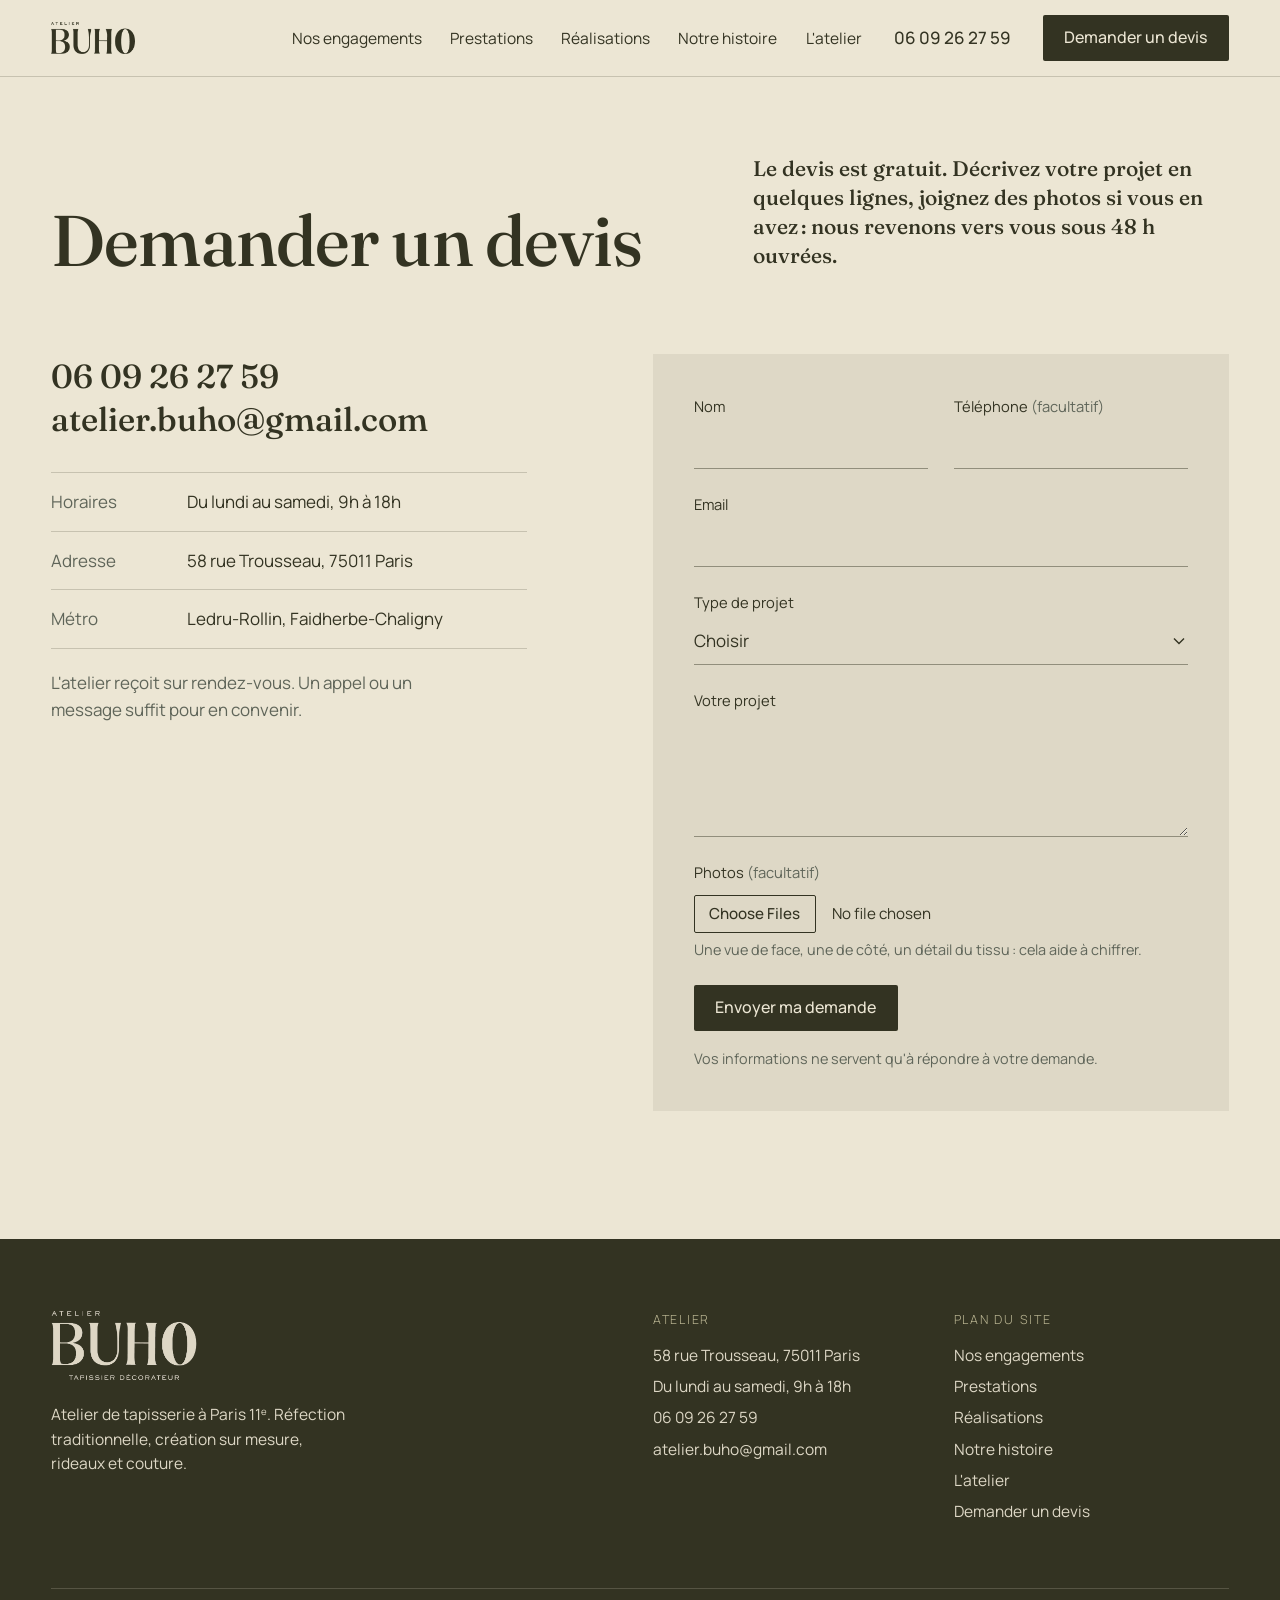
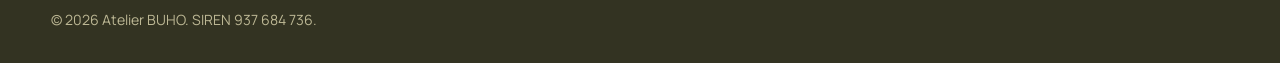
==== v4/contact.html @ 05dddcb2 "V3 (une page) et V4 (accueil allégé + pages) - index-v3.html : refonte éditoriale sur une seule page" ====
<!DOCTYPE html>
<html lang="fr">
<head>
  <meta charset="UTF-8" />
  <meta name="viewport" content="width=device-width, initial-scale=1.0" />
  <title>Demander un devis · Atelier BUHO, tapissier décorateur à Paris 11ᵉ</title>
  <meta name="description" content="Devis gratuit pour la réfection d'un siège, une création sur mesure, des rideaux ou des stores. Atelier BUHO, 58 rue Trousseau, Paris 11ᵉ. Réponse sous 48 h ouvrées." />
  <meta name="author" content="Atelier BUHO" />
  <meta name="robots" content="index, follow" />

  <meta property="og:type" content="website" />
  <meta property="og:locale" content="fr_FR" />
  <meta property="og:site_name" content="Atelier BUHO" />
  <meta property="og:title" content="Demander un devis · Atelier BUHO, tapissier décorateur à Paris 11ᵉ" />
  <meta property="og:description" content="Devis gratuit pour la réfection d'un siège, une création sur mesure, des rideaux ou des stores. Atelier BUHO, 58 rue Trousseau, Paris 11ᵉ. Réponse sous 48 h ouvrées." />
  <meta property="og:image" content="../images/photos/atelier-couverture-fauteuil-1280.jpg" />
  <meta name="twitter:card" content="summary_large_image" />

  <!-- Substituts web (utilisés seulement si les polices de la charte ne sont pas disponibles) -->
  <link rel="preconnect" href="https://fonts.googleapis.com" />
  <link rel="preconnect" href="https://fonts.gstatic.com" crossorigin />
  <link href="https://fonts.googleapis.com/css2?family=Fraunces:opsz,wght@9..144,500&display=swap" rel="stylesheet" />
  <link href="https://fonts.googleapis.com/css2?family=Manrope:wght@400;500&display=swap" rel="stylesheet" />
  <link rel="stylesheet" href="styles.css" />
</head>
<body>

  <header class="site-header" id="site-header">
    <div class="wrap">
      <a href="index.html" class="brand"><img src="../images/logos/buho-logo-nav-sombre.png" width="600" height="227" alt="Atelier BUHO, retour à l'accueil" /></a>
      <nav class="nav" id="nav" aria-label="Navigation principale">
        <ul>
          <li><a href="engagements.html">Nos engagements</a></li>
          <li><a href="prestations.html">Prestations</a></li>
          <li><a href="realisations.html">Réalisations</a></li>
          <li><a href="histoire.html">Notre histoire</a></li>
          <li><a href="index.html#atelier">L'atelier</a></li>
          <li class="nav-rdv"><a href="contact.html" aria-current="page">Demander un devis</a></li>
        </ul>
      </nav>
      <a href="tel:+33609262759" class="header-tel">06 09 26 27 59</a>
      <a href="contact.html" class="btn header-cta">Demander un devis</a>
      <button type="button" class="menu-toggle" id="menu-toggle" aria-expanded="false" aria-controls="nav">Menu</button>
    </div>
  </header>

  <main>

    <section class="page-head">
      <div class="wrap cols">
        <h1 class="display">Demander un devis</h1>
        <p class="lead">Le devis est gratuit. Décrivez votre projet en quelques lignes, joignez des photos si vous en avez : nous revenons vers vous sous 48 h ouvrées.</p>
      </div>
    </section>

    <section class="quote">
      <div class="wrap cols">
        <div class="quote-direct">
          <p class="big">
            <a href="tel:+33609262759" class="nowrap">06 09 26 27 59</a>
            <a href="mailto:atelier.buho@gmail.com">atelier.buho@gmail.com</a>
          </p>
          <dl class="info">
            <div>
              <dt>Horaires</dt>
              <dd>Du lundi au samedi, 9h à 18h</dd>
            </div>
            <div>
              <dt>Adresse</dt>
              <dd>58 rue Trousseau, 75011 Paris</dd>
            </div>
            <div>
              <dt>Métro</dt>
              <dd>Ledru-Rollin, Faidherbe-Chaligny</dd>
            </div>
          </dl>
          <p class="note">L'atelier reçoit sur rendez-vous. Un appel ou un message suffit pour en convenir.</p>
        </div>
        <form class="quote-form" id="quote-form" action="mailto:atelier.buho@gmail.com" method="post" enctype="multipart/form-data" data-endpoint="">
          <div class="fields-2">
            <div class="field">
              <label for="nom">Nom</label>
              <input type="text" id="nom" name="nom" autocomplete="name" required />
            </div>
            <div class="field">
              <label for="telephone">Téléphone <span>(facultatif)</span></label>
              <input type="tel" id="telephone" name="telephone" autocomplete="tel" />
            </div>
          </div>
          <div class="field">
            <label for="email">Email</label>
            <input type="email" id="email" name="email" autocomplete="email" required />
          </div>
          <div class="field">
            <label for="projet">Type de projet</label>
            <select id="projet" name="projet" required>
              <option value="">Choisir</option>
              <option>Réfection d'un siège ancien</option>
              <option>Création sur mesure</option>
              <option>Rideaux, voilages, stores</option>
              <option>Projet professionnel</option>
              <option>Autre</option>
            </select>
          </div>
          <div class="field">
            <label for="message">Votre projet</label>
            <textarea id="message" name="message" required></textarea>
          </div>
          <div class="field">
            <label for="photos">Photos <span>(facultatif)</span></label>
            <input type="file" id="photos" name="photos" accept="image/*" multiple aria-describedby="photos-aide" />
            <p class="hint" id="photos-aide">Une vue de face, une de côté, un détail du tissu : cela aide à chiffrer.</p>
          </div>
          <button type="submit" class="btn">Envoyer ma demande</button>
          <p class="form-note">Vos informations ne servent qu'à répondre à votre demande.</p>
          <p class="form-status" id="form-status" role="status" hidden></p>
        </form>
      </div>
    </section>

  </main>

  <footer class="site-footer">
    <div class="wrap">
      <div class="cols">
        <div class="footer-brand">
          <img src="../images/logos/buho-logo-full.png" width="1501" height="838" alt="Atelier BUHO, tapissier décorateur" />
          <p>Atelier de tapisserie à Paris 11<sup>e</sup>. Réfection traditionnelle, création sur mesure, rideaux et couture.</p>
        </div>
        <div class="footer-col">
          <p class="label">Atelier</p>
          <ul>
            <li>58 rue Trousseau, 75011 Paris</li>
            <li>Du lundi au samedi, 9h à 18h</li>
            <li><a href="tel:+33609262759" class="nowrap">06 09 26 27 59</a></li>
            <li><a href="mailto:atelier.buho@gmail.com">atelier.buho@gmail.com</a></li>
          </ul>
        </div>
        <div class="footer-col">
          <p class="label">Plan du site</p>
          <ul>
            <li><a href="engagements.html">Nos engagements</a></li>
            <li><a href="prestations.html">Prestations</a></li>
            <li><a href="realisations.html">Réalisations</a></li>
            <li><a href="histoire.html">Notre histoire</a></li>
            <li><a href="index.html#atelier">L'atelier</a></li>
            <li><a href="contact.html">Demander un devis</a></li>
          </ul>
        </div>
      </div>
      <p class="footer-legal">© 2026 Atelier BUHO. SIREN 937 684 736.</p>
    </div>
  </footer>



  <script src="site.js"></script>

</body>
</html>
---- v4/styles.css ----
/* ============================================
   Atelier BUHO · V4 (accueil allégé + pages)
   Feuille de style commune à toutes les pages du dossier v4/.
   ============================================ */

/* Polices de la charte : fichiers locaux dans fonts/ (non publiés : licence).
   Sans eux, les pages retombent sur Fraunces et Manrope. */
@font-face {
  font-family: "Nave";
  src: url("../fonts/Nave-Medium.otf") format("opentype");
  font-weight: 500;
  font-display: swap;
}
@font-face {
  font-family: "Bilo";
  src: url("../fonts/Bilo-Regular.otf") format("opentype");
  font-weight: 400;
  font-display: swap;
}
@font-face {
  font-family: "Bilo";
  src: url("../fonts/Bilo-Medium.otf") format("opentype");
  font-weight: 500;
  font-display: swap;
}
@font-face {
  font-family: "Sackers Gothic";
  src: url("../fonts/SackersGothicStd-Light.otf") format("opentype");
  font-weight: 300;
  font-display: swap;
}

:root {
  /* Palette de la charte */
  --sage: #5f6559;
  --sage-deep: #4a4f44;
  --olive-black: #333322;
  --cream: #ded8c6;
  --cream-light: #ece6d4;
  --olive: #bcb794;
  --sage-light: #85918a;
  --tan: #b58f60;

  --ink: var(--olive-black);
  --muted: var(--sage);
  --rule: rgba(51, 51, 34, 0.2);

  --serif: "Nave", "Fraunces", Georgia, serif;
  --sans: "Bilo", "Manrope", system-ui, -apple-system, "Segoe UI", sans-serif;
  --caps: "Sackers Gothic", "Bilo", "Manrope", system-ui, sans-serif;

  --gutter: clamp(1.25rem, 4vw, 3.5rem);
  --gap: clamp(1rem, 2vw, 1.75rem);
  --space: clamp(4.5rem, 10vw, 8.5rem);
}

/* ---------- Base ---------- */
*, *::before, *::after { box-sizing: border-box; }
html { -webkit-text-size-adjust: 100%; scroll-behavior: smooth; }
@media (prefers-reduced-motion: reduce) { html { scroll-behavior: auto; } }
body {
  margin: 0;
  background: var(--cream-light);
  color: var(--ink);
  font: 400 1.0625rem/1.6 var(--sans);
  font-synthesis: none;
  font-optical-sizing: auto;
  -webkit-font-smoothing: antialiased;
  -moz-osx-font-smoothing: grayscale;
}
h1, h2, h3, p, ul, ol, dl, dd, figure { margin: 0; }
ul, ol { padding: 0; list-style: none; }
img { display: block; max-width: 100%; height: auto; background: var(--cream); }
a {
  color: inherit;
  text-decoration-color: var(--tan);
  text-decoration-thickness: 1px;
  text-underline-offset: 0.22em;
}
a:hover { text-decoration-thickness: 2px; }
:focus-visible { outline: 2px solid var(--tan); outline-offset: 3px; }
::selection { background: var(--olive); color: var(--olive-black); }
sup { font-size: 0.62em; line-height: 0; vertical-align: 0.55em; }
.nowrap { white-space: nowrap; }

.wrap {
  width: min(100% - 2 * var(--gutter), 82.5rem);
  margin-inline: auto;
}
.cols {
  display: grid;
  grid-template-columns: repeat(12, minmax(0, 1fr));
  column-gap: var(--gap);
}

h2 {
  font: 500 clamp(1.9rem, 3.2vw, 2.75rem)/1.08 var(--serif);
  letter-spacing: -0.008em;
}

/* Petites capitales de la charte : réservées aux libellés */
.label {
  font: 300 0.78rem/1.4 var(--caps);
  letter-spacing: 0.14em;
  text-transform: uppercase;
}
/* Les chiffres de Sackers Gothic se lisent mal (le 1 ressemble à un I) */
.label .num { font-family: var(--sans); font-weight: 400; letter-spacing: 0.06em; }

.btn {
  display: inline-block;
  padding: 0.85rem 1.35rem;
  background: var(--olive-black);
  color: var(--cream-light);
  font: 500 1rem/1.2 var(--sans);
  text-decoration: none;
  border: 0;
  border-radius: 2px;
  cursor: pointer;
  transition: background-color 0.2s ease;
}
.btn:hover { background: var(--sage); }
.btn-line { background: transparent; color: var(--ink); box-shadow: inset 0 0 0 1px var(--ink); }
.btn-line:hover { background: var(--cream); }

/* Lien de renvoi vers une page */
.more {
  display: inline-block;
  margin-top: 1.5rem;
  font-weight: 500;
  text-underline-offset: 0.32em;
}

.actions {
  display: flex;
  flex-wrap: wrap;
  align-items: center;
  gap: 0.9rem 1.5rem;
}
.actions .tel { font-weight: 500; }

figcaption {
  margin-top: 0.7rem;
  font-size: 0.92rem;
  line-height: 1.4;
  color: var(--muted);
}
figcaption strong { font-weight: 500; color: var(--ink); }

/* Rangées de photos : largeurs proportionnelles au format de chaque image,
   donc hauteurs égales sans recadrage. */
.row {
  display: flex;
  align-items: flex-start;
  gap: var(--gap);
}
.row + .row { margin-top: clamp(2rem, 4vw, 3.25rem); }
.row figure { flex: var(--ar) 1 0; min-width: 0; }
.row img { width: 100%; }

/* ---------- En-tête ---------- */
.site-header {
  position: sticky;
  top: 0;
  z-index: 10;
  background: var(--cream-light);
  border-bottom: 1px solid var(--rule);
}
.site-header .wrap {
  display: flex;
  align-items: center;
  gap: 2rem;
  min-height: 4.75rem;
}
/* Logo : une vraie image (version sombre, sans marges), cliquable vers l'accueil.
   Ne pas le dessiner avec un masque CSS : les navigateurs le bloquent
   quand la page est ouverte directement depuis le disque. */
.brand { display: block; flex: none; }
.brand img { width: 5.25rem; height: auto; background: none; }
.nav { margin-left: auto; }
.nav ul { display: flex; gap: clamp(1.1rem, 2.2vw, 2rem); }
.nav a { font-size: 0.97rem; text-decoration: none; }
.nav a:hover,
.nav a[aria-current="page"] {
  text-decoration: underline;
  text-decoration-thickness: 1px;
  text-underline-offset: 0.45em;
}
.nav .nav-rdv { display: none; }
.header-tel { font-weight: 500; text-decoration: none; white-space: nowrap; }
.header-tel:hover { text-decoration: underline; text-decoration-thickness: 1px; }
.menu-toggle {
  display: none;
  margin-left: auto;
  padding: 0.6rem 0;
  background: none;
  border: 0;
  color: inherit;
  font: 500 1rem/1.2 var(--sans);
  cursor: pointer;
}

/* ---------- Accueil : ouverture ---------- */
.hero { padding-block: clamp(2.5rem, 6vw, 5rem) var(--space); }
.hero-head { align-items: end; margin-bottom: clamp(2rem, 4.5vw, 3.75rem); }
.hero-title { grid-column: 1 / span 8; }
.hero-aside { grid-column: 9 / span 4; padding-bottom: 0.5rem; }
.display {
  font: 500 clamp(2.5rem, 5.6vw, 5rem)/1.03 var(--serif);
  letter-spacing: -0.012em;
}
.hero .display { margin-top: 1.25rem; }
.hero .display span { display: block; }
.hero-aside p { max-width: 34ch; }
.hero-aside .actions { margin-top: 1.6rem; }
.hero-aside .reassure { margin-top: 0.9rem; font-size: 0.92rem; color: var(--muted); }

/* ---------- Accueil : rubriques (un visuel, quelques mots, un lien) ----------
   Chaque rubrique est un bloc fermé : la photo et un panneau crème accolé,
   de même hauteur. C'est ce qui la sépare de la rubrique voisine. */
.teaser { padding-bottom: var(--space); }
.teaser > .cols { align-items: stretch; column-gap: 0; }
.teaser-media { display: block; grid-column: 1 / span 7; grid-row: 1; }
.teaser-media img { width: 100%; height: 100%; object-fit: cover; }
.teaser-text {
  grid-column: 8 / -1;
  grid-row: 1;
  display: flex;
  flex-direction: column;
  justify-content: flex-end;
  align-items: flex-start;
  padding: clamp(1.5rem, 3.2vw, 3rem);
  background: var(--cream);
}
.teaser.flip .teaser-media { grid-column: 6 / -1; }
.teaser.flip .teaser-text { grid-column: 1 / span 5; }
.teaser.wide .teaser-media { grid-column: 1 / span 8; }
.teaser.wide .teaser-text { grid-column: 9 / -1; }
.teaser-text h2 + * { margin-top: 1.1rem; }
.teaser-text p { max-width: 34ch; }
.teaser-text .byline { margin-top: 0.5rem; color: var(--muted); font-size: 0.97rem; }
.teaser-list a {
  font: 500 clamp(1.2rem, 1.7vw, 1.45rem)/1.4 var(--serif);
  text-decoration: none;
}
.teaser-list a:hover { text-decoration: underline; text-decoration-thickness: 1px; }
.teaser-head {
  display: flex;
  flex-wrap: wrap;
  justify-content: space-between;
  align-items: baseline;
  gap: 0.75rem 2rem;
  margin-bottom: clamp(1.5rem, 3vw, 2.25rem);
}
.teaser-head .more { margin-top: 0; }

/* ---------- Accueil : l'atelier ---------- */
.place-section { padding-bottom: var(--space); scroll-margin-top: 6.5rem; }
.place { align-items: start; }
.place-info { grid-column: 1 / span 5; }
.place-info h2 { margin-bottom: 1.5rem; }
.place-info > p { max-width: 42ch; margin-bottom: 2rem; }
.info > div {
  display: grid;
  grid-template-columns: 7.5rem 1fr;
  column-gap: 1rem;
  align-items: baseline;
  padding-block: 0.95rem;
  border-top: 1px solid var(--rule);
}
.info > div:last-child { border-bottom: 1px solid var(--rule); }
.info dt { color: var(--muted); }
.place-info .more { margin-top: 1.5rem; font-weight: 400; }
/* Plan du quartier, dessiné à partir des données OpenStreetMap (rues réelles) */
.place-map { grid-column: 7 / -1; margin: 0; }
.place-map .plan { display: block; overflow: hidden; }
.place-map svg { display: block; width: 100%; height: auto; }

/* ---------- Page « Demander un devis » ---------- */
.quote { padding-bottom: var(--space); }
.quote > .cols { align-items: start; }
.quote-direct { grid-column: 1 / span 5; }
.quote-direct .big a {
  display: block;
  width: fit-content;
  font: 500 clamp(1.5rem, 2.6vw, 2.2rem)/1.3 var(--serif);
  text-decoration: none;
}
.quote-direct .big a:hover { text-decoration: underline; text-decoration-thickness: 1px; }
.quote-direct .info { margin-top: 2rem; }
.quote-direct .note { margin-top: 1.25rem; max-width: 40ch; color: var(--muted); }
.quote-form {
  grid-column: 7 / -1;
  padding: clamp(1.5rem, 3.2vw, 3rem);
  background: var(--cream);
}
.fields-2 { display: grid; grid-template-columns: 1fr 1fr; column-gap: var(--gap); }
.field { display: flex; flex-direction: column; gap: 0.3rem; margin-bottom: 1.5rem; }
.field label { font-size: 0.92rem; }
.field label span, .field .hint { color: var(--muted); }
.field .hint { font-size: 0.9rem; }
.field input, .field select, .field textarea {
  width: 100%;
  padding: 0.5rem 0 0.6rem;
  background: transparent;
  color: inherit;
  font: inherit;
  border: 0;
  border-bottom: 1px solid rgba(51, 51, 34, 0.45);
  border-radius: 0;
}
.field select {
  -webkit-appearance: none;
  appearance: none;
  padding-right: 1.75rem;
  background: transparent url("data:image/svg+xml,%3Csvg xmlns='http://www.w3.org/2000/svg' viewBox='0 0 12 8'%3E%3Cpath d='M1 1.5l5 5 5-5' fill='none' stroke='%23333322' stroke-width='1.4'/%3E%3C/svg%3E") right 0.15rem center / 0.75rem no-repeat;
}
.field textarea { min-height: 7.5rem; resize: vertical; }
.field input:focus-visible, .field select:focus-visible, .field textarea:focus-visible {
  outline: none;
  border-bottom-color: var(--ink);
  box-shadow: 0 1px 0 var(--ink);
}
/* Photos : champ facultatif */
.field input[type="file"] { padding: 0.35rem 0 0; border-bottom: 0; font-size: 0.95rem; }
.field input[type="file"]:focus-visible { outline: 2px solid var(--tan); outline-offset: 3px; box-shadow: none; }
.field input[type="file"]::file-selector-button {
  margin-right: 1rem;
  padding: 0.55rem 0.9rem;
  background: transparent;
  color: inherit;
  font: 500 0.95rem/1.2 var(--sans);
  border: 1px solid var(--ink);
  border-radius: 2px;
  cursor: pointer;
}
.form-note { margin-top: 1rem; font-size: 0.9rem; color: var(--muted); max-width: 46ch; }
.form-status { margin-top: 1.25rem; padding: 0.9rem 1rem; background: var(--cream-light); font-weight: 500; }

/* ---------- Pages intérieures ---------- */
.page-head { padding-block: clamp(2.5rem, 6vw, 5rem) clamp(2.75rem, 6vw, 4.75rem); }
.page-head > .cols { align-items: end; }
.page-head h1 { grid-column: 1 / span 7; }
.page-head .lead {
  grid-column: 8 / -1;
  padding-bottom: 0.45rem;
  font: 500 clamp(1.15rem, 1.65vw, 1.45rem)/1.38 var(--serif);
}
.page-head .lead.plain { font: inherit; max-width: 46ch; }
.page-head .lead.under { grid-column: 1 / -1; margin-top: 1rem; padding-bottom: 0; }
.page-nav { display: flex; flex-wrap: wrap; gap: 0.5rem 1.75rem; margin-top: 1.25rem; font: 400 1.0625rem/1.6 var(--sans); }

/* Engagements : un visuel et un texte par engagement, en alternance */
.chapter { padding-bottom: var(--space); }
.chapter > .cols { align-items: center; }
.chapter-media { grid-column: 1 / span 7; grid-row: 1; }
.chapter-text { grid-column: 9 / -1; grid-row: 1; }
.chapter.flip .chapter-media { grid-column: 6 / -1; }
.chapter.flip .chapter-text { grid-column: 1 / span 4; }
.chapter-text p { margin-top: 1.1rem; max-width: 36ch; }

/* Prestations : un texte court, puis les photos */
.service { padding-bottom: var(--space); scroll-margin-top: 6.5rem; }
.service-head { align-items: start; margin-bottom: clamp(1.75rem, 3.5vw, 2.75rem); }
.service-head h2 { grid-column: 1 / span 5; }
.service-body { grid-column: 7 / -1; padding-top: 0.35rem; }
.service-body p { max-width: 50ch; }
.service-body .items { margin-top: 0.9rem; color: var(--muted); }

/* Réalisations */
.group { padding-bottom: var(--space); scroll-margin-top: 6.5rem; }
.group h2 { margin-bottom: clamp(1.5rem, 3vw, 2.25rem); }

/* Notre histoire */
.story-section { padding-bottom: var(--space); }
.story { align-items: start; }
.story-side { grid-column: 1 / span 4; }
.story-text { grid-column: 6 / -1; }
.story-text .opening {
  font: 500 clamp(1.3rem, 2.15vw, 1.85rem)/1.3 var(--serif);
  max-width: 22em;
  margin-bottom: 1.5rem;
}
.story-text p { max-width: 52ch; }
.story-text p + p { margin-top: 1.1rem; }
.story-text figure { margin-top: clamp(2rem, 4vw, 3.25rem); }
.byline { color: var(--muted); }

/* Bandeau d'appel au devis, en bas de chaque page.
   C'est le seul moment sombre, avec le pied de page. */
.closing { background: var(--sage-deep); color: var(--cream-light); padding-block: clamp(3rem, 6vw, 4.75rem); }
.closing .wrap {
  display: flex;
  flex-wrap: wrap;
  justify-content: space-between;
  align-items: center;
  gap: 1.5rem 3rem;
}
.closing-title { font: 500 clamp(1.5rem, 2.6vw, 2.2rem)/1.15 var(--serif); }
.closing-sub { margin-top: 0.5rem; color: var(--cream); }
.closing .btn { background: var(--cream-light); color: var(--olive-black); }
.closing .btn:hover { background: var(--olive); }

/* Barre fixe sur mobile : appeler ou demander un devis, toujours à portée de pouce */
.call-bar { display: none; }

/* ---------- Pied de page ---------- */
.site-footer {
  background: var(--olive-black);
  color: var(--cream);
  padding-block: clamp(3rem, 6vw, 4.5rem) 2rem;
  font-size: 0.97rem;
}
.site-footer a { text-decoration: none; }
.site-footer a:hover { text-decoration: underline; text-decoration-thickness: 1px; }
.footer-brand { grid-column: 1 / span 5; }
/* Même compensation des marges transparentes que pour le logo d'en-tête */
.footer-brand img { width: 12rem; margin: -1.19rem 0 0.15rem -1.48rem; background: none; }
.footer-brand p { max-width: 34ch; }
.footer-col:nth-of-type(2) { grid-column: 7 / span 3; }
.footer-col:nth-of-type(3) { grid-column: 10 / -1; }
.footer-col .label { margin-bottom: 0.9rem; color: var(--olive); }
.footer-col li + li { margin-top: 0.4rem; }
.footer-legal {
  margin-top: clamp(2.5rem, 5vw, 4rem);
  padding-top: 1.25rem;
  border-top: 1px solid rgba(222, 216, 198, 0.2);
  font-size: 0.88rem;
  color: var(--olive);
}

/* ---------- Écrans intermédiaires : l'en-tête se resserre ---------- */
@media (max-width: 1180px) {
  .header-tel { display: none; }
}
@media (max-width: 1080px) {
  .site-header .wrap { gap: 1.25rem; }
  .nav ul { gap: 1.1rem; }
  .nav a { font-size: 0.92rem; }
  .header-cta { padding: 0.75rem 1rem; }
}

/* ---------- Tablette et mobile ---------- */
@media (max-width: 900px) {
  .site-header .wrap { gap: 1rem; min-height: 4rem; }
  .brand img { width: 4.5rem; }
  .header-cta { display: none; }
  .menu-toggle { display: block; }
  .nav {
    display: none;
    position: absolute;
    top: 100%;
    left: 0;
    right: 0;
    margin: 0;
    background: var(--cream-light);
    border-bottom: 1px solid var(--ink);
  }
  .site-header.open .nav { display: block; }
  .nav ul { display: block; }
  .nav a {
    display: block;
    padding: 0.95rem var(--gutter);
    border-top: 1px solid var(--rule);
    font-size: 1.1rem;
  }
  .nav a:hover, .nav a[aria-current="page"] { text-decoration: none; }
  .nav a[aria-current="page"] { font-weight: 500; }
  .nav .nav-rdv { display: block; }
  .nav .nav-rdv a { font-weight: 500; }
  .place-section, .service, .group { scroll-margin-top: 4.5rem; }

  .cols { display: block; }
  .hero-aside { margin-top: 1.75rem; padding-bottom: 0; }
  .hero-aside p { max-width: 46ch; }

  .teaser-text { padding: 1.5rem 1.25rem 1.75rem; }
  .chapter-text { margin-top: 1.5rem; }
  .teaser-text p, .chapter-text p { max-width: 46ch; }

  .page-head .lead { margin-top: 1.5rem; padding-bottom: 0; max-width: 34em; }
  .service-body { margin-top: 1rem; padding-top: 0; }

  .story-side figure { max-width: 26rem; }
  .story-text { margin-top: 2rem; }

  .place-map { margin-top: 2.5rem; }

  .quote-form { margin-top: 2.75rem; }

  .call-bar {
    display: flex;
    gap: 0.6rem;
    position: fixed;
    left: 0;
    right: 0;
    bottom: 0;
    z-index: 9;
    padding: 0.6rem var(--gutter) calc(0.6rem + env(safe-area-inset-bottom));
    background: var(--cream-light);
    border-top: 1px solid var(--rule);
  }
  .call-bar .btn { flex: 1; padding: 0.85rem 0.5rem; text-align: center; }
  /* Le pied de page garde de la place sous lui pour ne pas être masqué par la barre */
  .has-bar .site-footer { padding-bottom: 6.5rem; }

  .site-footer .cols { display: grid; grid-template-columns: 1fr 1fr; row-gap: 2.25rem; }
  .footer-brand { grid-column: 1 / -1; }
  .footer-col:nth-of-type(2) { grid-column: 1; }
  .footer-col:nth-of-type(3) { grid-column: 2; }
}
@media (max-width: 640px) {
  body { font-size: 1rem; }
  .display { font-size: clamp(2.15rem, 10.5vw, 2.9rem); }
  .hero .display span { display: inline; }
  .row { display: block; }
  .row figure + figure { margin-top: 1.5rem; }
  .fields-2 { display: block; }
  .info > div { grid-template-columns: 6.25rem 1fr; }
  /* Sur petit écran, le plan se resserre autour de l'atelier pour rester lisible */
  .place-map .plan { aspect-ratio: 1 / 1; }
  .place-map svg { width: 170%; max-width: none; margin-left: calc(50% - 170% * 0.572); margin-top: calc(50% - 170% * 0.38); }
  .place-map .d-only { display: none; }
}
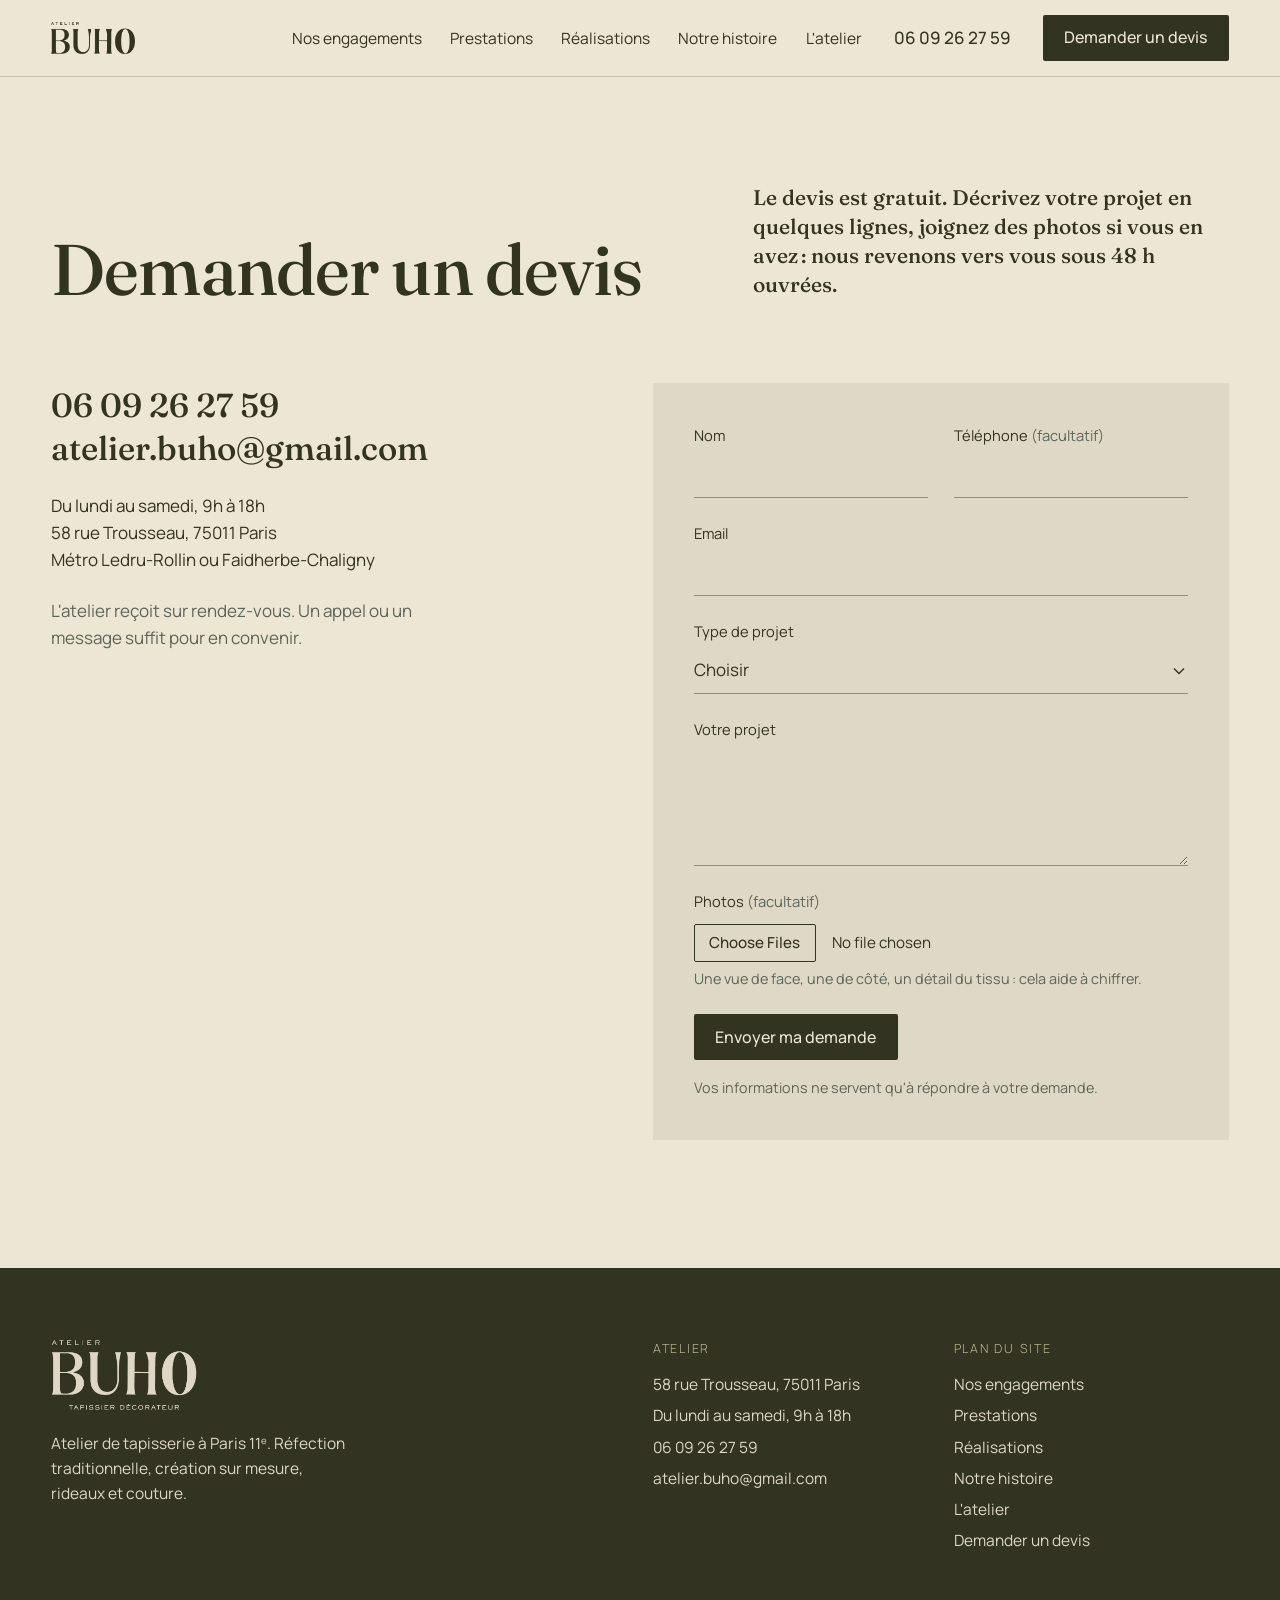
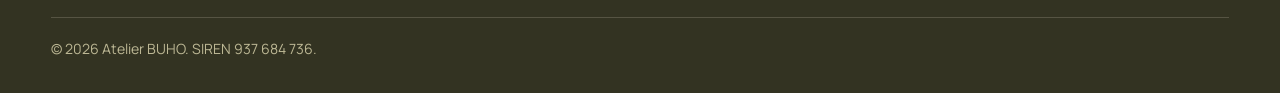
==== commit 15e23acd: "V4 : mobile allégé, en-têtes alignés, section atelier sans filets - Mobile : le premier écran montre" ====
--- a/v4/contact.html
+++ b/v4/contact.html
@@ -56,24 +56,17 @@
     <section class="quote">
       <div class="wrap cols">
         <div class="quote-direct">
-          <p class="big">
-            <a href="tel:+33609262759" class="nowrap">06 09 26 27 59</a>
-            <a href="mailto:atelier.buho@gmail.com">atelier.buho@gmail.com</a>
-          </p>
-          <dl class="info">
-            <div>
-              <dt>Horaires</dt>
-              <dd>Du lundi au samedi, 9h à 18h</dd>
-            </div>
-            <div>
-              <dt>Adresse</dt>
-              <dd>58 rue Trousseau, 75011 Paris</dd>
-            </div>
-            <div>
-              <dt>Métro</dt>
-              <dd>Ledru-Rollin, Faidherbe-Chaligny</dd>
-            </div>
-          </dl>
+          <address class="coords">
+            <p class="big">
+              <a href="tel:+33609262759" class="nowrap">06 09 26 27 59</a>
+              <a href="mailto:atelier.buho@gmail.com">atelier.buho@gmail.com</a>
+            </p>
+            <p class="lines">
+              <span>Du lundi au samedi, 9h à 18h</span>
+              <span>58 rue Trousseau, 75011 Paris</span>
+              <span>Métro Ledru-Rollin ou Faidherbe-Chaligny</span>
+            </p>
+          </address>
           <p class="note">L'atelier reçoit sur rendez-vous. Un appel ou un message suffit pour en convenir.</p>
         </div>
         <form class="quote-form" id="quote-form" action="mailto:atelier.buho@gmail.com" method="post" enctype="multipart/form-data" data-endpoint="">
--- a/v4/styles.css
+++ b/v4/styles.css
@@ -213,7 +213,6 @@
 .hero .display span { display: block; }
 .hero-aside p { max-width: 34ch; }
 .hero-aside .actions { margin-top: 1.6rem; }
-.hero-aside .reassure { margin-top: 0.9rem; font-size: 0.92rem; color: var(--muted); }
 
 /* ---------- Accueil : rubriques (un visuel, quelques mots, un lien) ----------
    Chaque rubrique est un bloc fermé : la photo et un panneau crème accolé,
@@ -244,7 +243,7 @@
   text-decoration: none;
 }
 .teaser-list a:hover { text-decoration: underline; text-decoration-thickness: 1px; }
-.teaser-head {
+.teaser-head, .group-head {
   display: flex;
   flex-wrap: wrap;
   justify-content: space-between;
@@ -252,7 +251,7 @@
   gap: 0.75rem 2rem;
   margin-bottom: clamp(1.5rem, 3vw, 2.25rem);
 }
-.teaser-head .more { margin-top: 0; }
+.teaser-head .more, .group-head .more { margin-top: 0; }
 
 /* ---------- Accueil : l'atelier ---------- */
 .place-section { padding-bottom: var(--space); scroll-margin-top: 6.5rem; }
@@ -260,17 +259,18 @@
 .place-info { grid-column: 1 / span 5; }
 .place-info h2 { margin-bottom: 1.5rem; }
 .place-info > p { max-width: 42ch; margin-bottom: 2rem; }
-.info > div {
-  display: grid;
-  grid-template-columns: 7.5rem 1fr;
-  column-gap: 1rem;
-  align-items: baseline;
-  padding-block: 0.95rem;
-  border-top: 1px solid var(--rule);
-}
-.info > div:last-child { border-bottom: 1px solid var(--rule); }
-.info dt { color: var(--muted); }
-.place-info .more { margin-top: 1.5rem; font-weight: 400; }
+/* Coordonnées : un simple bloc d'adresse, sans filets ni soulignés */
+.coords { font-style: normal; }
+.coords p + p { margin-top: 1.4rem; }
+.coords .lines span { display: block; }
+.coords .big a {
+  display: block;
+  width: fit-content;
+  font: 500 clamp(1.3rem, 2vw, 1.7rem)/1.35 var(--serif);
+  text-decoration: none;
+}
+.coords .big a:hover { text-decoration: underline; text-decoration-thickness: 1px; }
+.place-info .more { margin-top: 1.75rem; font-weight: 400; }
 /* Plan du quartier, dessiné à partir des données OpenStreetMap (rues réelles) */
 .place-map { grid-column: 7 / -1; margin: 0; }
 .place-map .plan { display: block; overflow: hidden; }
@@ -280,15 +280,8 @@
 .quote { padding-bottom: var(--space); }
 .quote > .cols { align-items: start; }
 .quote-direct { grid-column: 1 / span 5; }
-.quote-direct .big a {
-  display: block;
-  width: fit-content;
-  font: 500 clamp(1.5rem, 2.6vw, 2.2rem)/1.3 var(--serif);
-  text-decoration: none;
-}
-.quote-direct .big a:hover { text-decoration: underline; text-decoration-thickness: 1px; }
-.quote-direct .info { margin-top: 2rem; }
-.quote-direct .note { margin-top: 1.25rem; max-width: 40ch; color: var(--muted); }
+.quote-direct .coords .big a { font-size: clamp(1.5rem, 2.6vw, 2.2rem); line-height: 1.3; }
+.quote-direct .note { margin-top: 1.5rem; max-width: 40ch; color: var(--muted); }
 .quote-form {
   grid-column: 7 / -1;
   padding: clamp(1.5rem, 3.2vw, 3rem);
@@ -339,16 +332,16 @@
 
 /* ---------- Pages intérieures ---------- */
 .page-head { padding-block: clamp(2.5rem, 6vw, 5rem) clamp(2.75rem, 6vw, 4.75rem); }
-.page-head > .cols { align-items: end; }
+/* Hauteur réservée pour le chapeau le plus long : le titre tombe ainsi au même endroit
+   sur toutes les pages, quel que soit le nombre de lignes du chapeau. */
+.page-head { --lead-size: clamp(1.15rem, 1.65vw, 1.45rem); --lead-lines: 4; }
+.page-head > .cols { align-items: end; min-height: calc(var(--lead-size) * 1.38 * var(--lead-lines) + 0.45rem); }
 .page-head h1 { grid-column: 1 / span 7; }
 .page-head .lead {
   grid-column: 8 / -1;
   padding-bottom: 0.45rem;
-  font: 500 clamp(1.15rem, 1.65vw, 1.45rem)/1.38 var(--serif);
-}
-.page-head .lead.plain { font: inherit; max-width: 46ch; }
-.page-head .lead.under { grid-column: 1 / -1; margin-top: 1rem; padding-bottom: 0; }
-.page-nav { display: flex; flex-wrap: wrap; gap: 0.5rem 1.75rem; margin-top: 1.25rem; font: 400 1.0625rem/1.6 var(--sans); }
+  font: 500 var(--lead-size)/1.38 var(--serif);
+}
 
 /* Engagements : un visuel et un texte par engagement, en alternance */
 .chapter { padding-bottom: var(--space); }
@@ -359,30 +352,28 @@
 .chapter.flip .chapter-text { grid-column: 1 / span 4; }
 .chapter-text p { margin-top: 1.1rem; max-width: 36ch; }
 
-/* Prestations : un texte court, puis les photos */
+/* Prestations : les photos, puis un texte court */
 .service { padding-bottom: var(--space); scroll-margin-top: 6.5rem; }
-.service-head { align-items: start; margin-bottom: clamp(1.75rem, 3.5vw, 2.75rem); }
-.service-head h2 { grid-column: 1 / span 5; }
-.service-body { grid-column: 7 / -1; padding-top: 0.35rem; }
+/* Le titre et le texte suivent les photos, sur les mêmes colonnes que l'en-tête de page */
+.service-head { align-items: start; margin-top: clamp(1.75rem, 3.5vw, 2.5rem); }
+.service-head h2 { grid-column: 1 / span 7; }
+.service-body { grid-column: 8 / -1; padding-top: 0.35rem; }
 .service-body p { max-width: 50ch; }
 .service-body .items { margin-top: 0.9rem; color: var(--muted); }
 
 /* Réalisations */
 .group { padding-bottom: var(--space); scroll-margin-top: 6.5rem; }
 .group h2 { margin-bottom: clamp(1.5rem, 3vw, 2.25rem); }
+.group-head h2 { margin-bottom: 0; }
 
 /* Notre histoire */
 .story-section { padding-bottom: var(--space); }
 .story { align-items: start; }
 .story-side { grid-column: 1 / span 4; }
 .story-text { grid-column: 6 / -1; }
-.story-text .opening {
-  font: 500 clamp(1.3rem, 2.15vw, 1.85rem)/1.3 var(--serif);
-  max-width: 22em;
-  margin-bottom: 1.5rem;
-}
 .story-text p { max-width: 52ch; }
 .story-text p + p { margin-top: 1.1rem; }
+.story-text .byline { margin-top: 1.5rem; }
 .story-text figure { margin-top: clamp(2rem, 4vw, 3.25rem); }
 .byline { color: var(--muted); }
 
@@ -430,8 +421,14 @@
 }
 
 /* ---------- Écrans intermédiaires : l'en-tête se resserre ---------- */
+@media (max-width: 1439px) {
+  .page-head { --lead-lines: 5; }
+}
 @media (max-width: 1180px) {
   .header-tel { display: none; }
+}
+@media (max-width: 1020px) {
+  .page-head { --lead-lines: 6; }
 }
 @media (max-width: 1080px) {
   .site-header .wrap { gap: 1.25rem; }
@@ -471,13 +468,20 @@
   .place-section, .service, .group { scroll-margin-top: 4.5rem; }
 
   .cols { display: block; }
-  .hero-aside { margin-top: 1.75rem; padding-bottom: 0; }
-  .hero-aside p { max-width: 46ch; }
+  /* Ouverture : le titre, le bouton et la photo d'abord ; le texte passe sous la photo
+     pour alléger le premier écran. */
+  .hero .wrap { display: flex; flex-direction: column; }
+  .hero-head, .hero-aside { display: contents; }
+  .hero-title { order: 1; }
+  .hero-aside .actions { order: 2; margin-top: 1.6rem; }
+  .hero figure { order: 3; margin-top: 2rem; }
+  .hero-aside > p:first-child { order: 4; margin-top: 1.75rem; max-width: 46ch; }
 
   .teaser-text { padding: 1.5rem 1.25rem 1.75rem; }
   .chapter-text { margin-top: 1.5rem; }
   .teaser-text p, .chapter-text p { max-width: 46ch; }
 
+  .page-head > .cols { min-height: 0; }
   .page-head .lead { margin-top: 1.5rem; padding-bottom: 0; max-width: 34em; }
   .service-body { margin-top: 1rem; padding-top: 0; }
 
@@ -488,9 +492,13 @@
 
   .quote-form { margin-top: 2.75rem; }
 
+  /* Le numéro et le bouton restent à portée de pouce, mais seulement quand
+     aucun bouton de devis n'est déjà visible dans la page (voir site.js). */
   .call-bar {
     display: flex;
-    gap: 0.6rem;
+    align-items: center;
+    justify-content: space-between;
+    gap: 1rem;
     position: fixed;
     left: 0;
     right: 0;
@@ -499,10 +507,15 @@
     padding: 0.6rem var(--gutter) calc(0.6rem + env(safe-area-inset-bottom));
     background: var(--cream-light);
     border-top: 1px solid var(--rule);
+    transform: translateY(100%);
+    visibility: hidden;
+    transition: transform 0.25s ease, visibility 0s linear 0.25s;
   }
-  .call-bar .btn { flex: 1; padding: 0.85rem 0.5rem; text-align: center; }
+  .call-bar.is-visible { transform: none; visibility: visible; transition: transform 0.25s ease; }
+  .call-bar .tel { font-weight: 500; text-decoration: none; }
+  .call-bar .btn { padding: 0.8rem 1.1rem; }
   /* Le pied de page garde de la place sous lui pour ne pas être masqué par la barre */
-  .has-bar .site-footer { padding-bottom: 6.5rem; }
+  .has-bar .site-footer { padding-bottom: 5.5rem; }
 
   .site-footer .cols { display: grid; grid-template-columns: 1fr 1fr; row-gap: 2.25rem; }
   .footer-brand { grid-column: 1 / -1; }
@@ -516,9 +529,9 @@
   .row { display: block; }
   .row figure + figure { margin-top: 1.5rem; }
   .fields-2 { display: block; }
-  .info > div { grid-template-columns: 6.25rem 1fr; }
   /* Sur petit écran, le plan se resserre autour de l'atelier pour rester lisible */
   .place-map .plan { aspect-ratio: 1 / 1; }
   .place-map svg { width: 170%; max-width: none; margin-left: calc(50% - 170% * 0.572); margin-top: calc(50% - 170% * 0.38); }
   .place-map .d-only { display: none; }
 }
+@media (prefers-reduced-motion: reduce) { .call-bar, .call-bar.is-visible { transition: none; } }
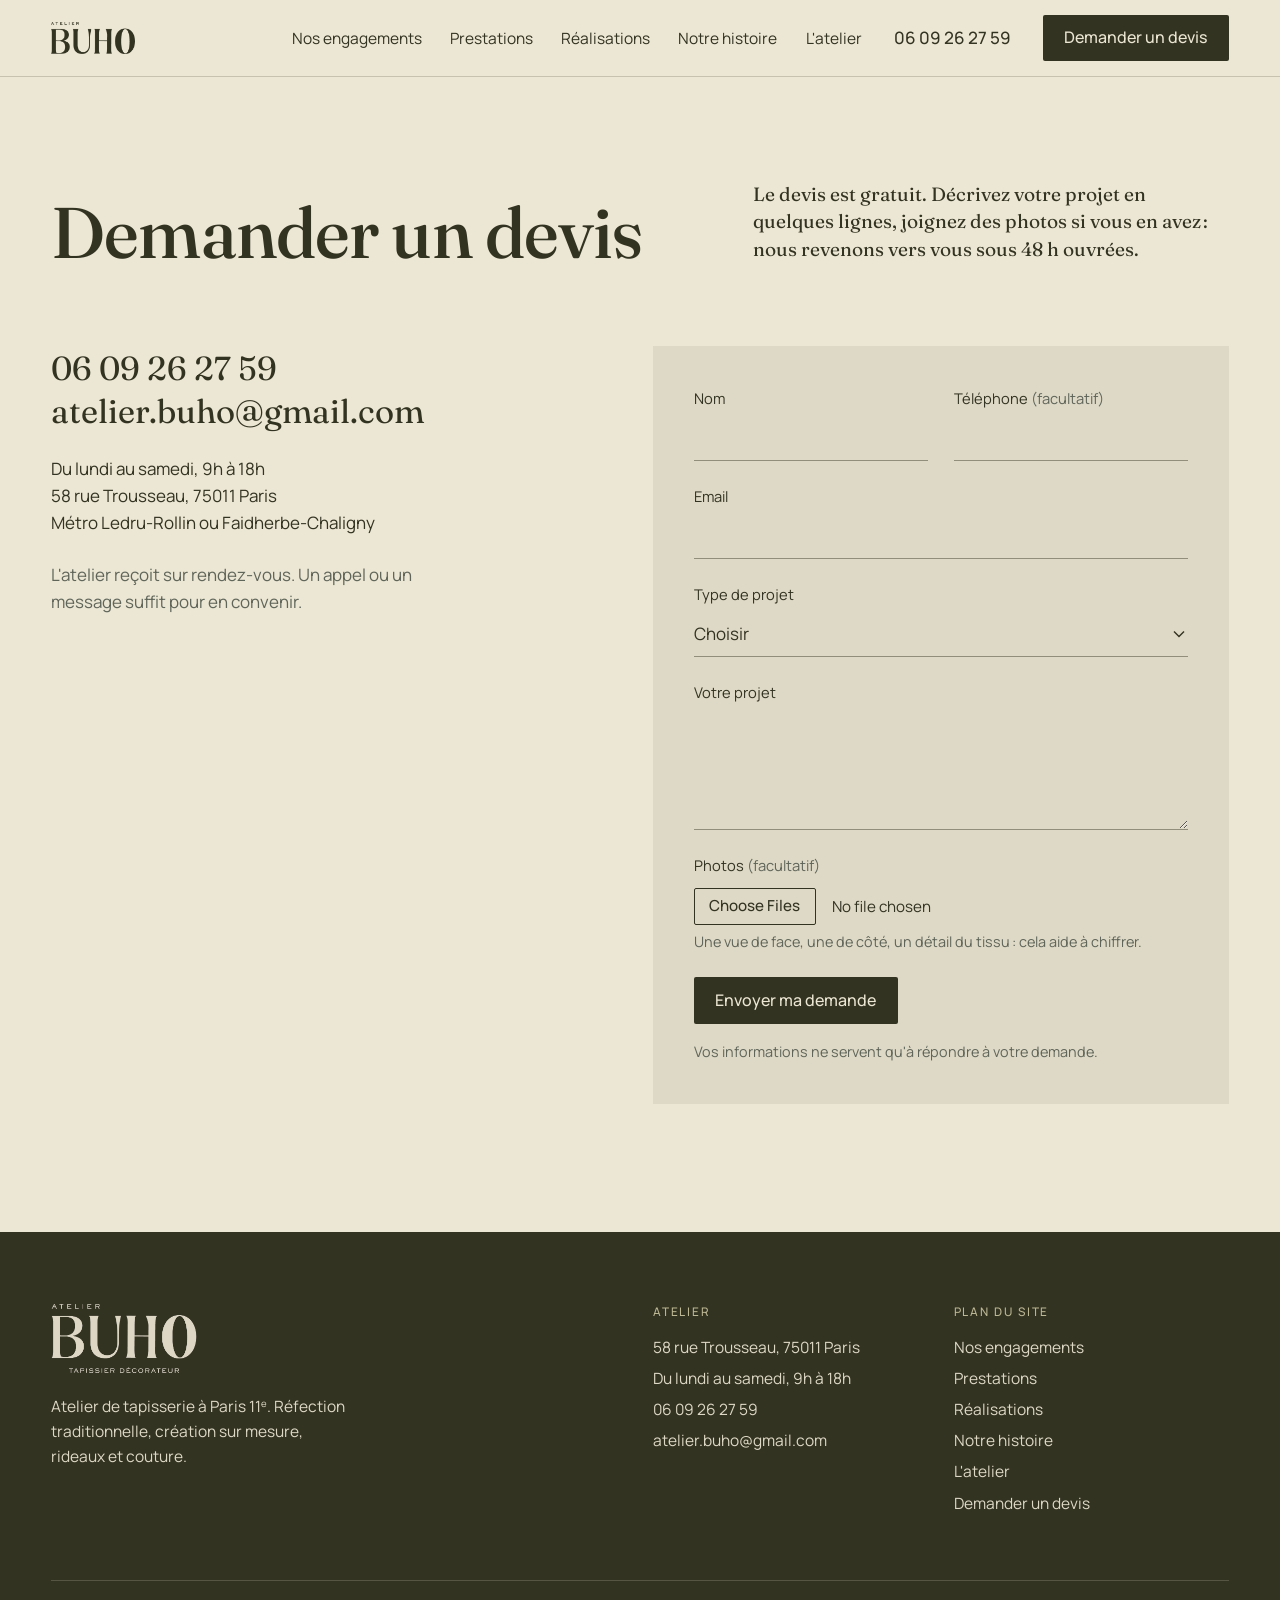
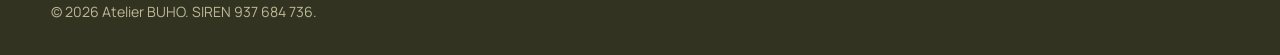
==== commit d84b2993: "Mise en ligne : V4 réglée pour Fraunces et Manrope Fusion de la branche v4-accueil-et-pages dans mai" ====
--- a/v4/contact.html
+++ b/v4/contact.html
@@ -16,12 +16,12 @@
   <meta property="og:image" content="../images/photos/atelier-couverture-fauteuil-1280.jpg" />
   <meta name="twitter:card" content="summary_large_image" />
 
-  <!-- Substituts web (utilisés seulement si les polices de la charte ne sont pas disponibles) -->
+  <!-- Polices du site : Fraunces (titres) et Manrope (texte) -->
   <link rel="preconnect" href="https://fonts.googleapis.com" />
   <link rel="preconnect" href="https://fonts.gstatic.com" crossorigin />
-  <link href="https://fonts.googleapis.com/css2?family=Fraunces:opsz,wght@9..144,500&display=swap" rel="stylesheet" />
+  <link href="https://fonts.googleapis.com/css2?family=Fraunces:opsz,wght@9..144,400;9..144,500&display=swap" rel="stylesheet" />
   <link href="https://fonts.googleapis.com/css2?family=Manrope:wght@400;500&display=swap" rel="stylesheet" />
-  <link rel="stylesheet" href="styles.css" />
+  <link rel="stylesheet" href="styles.css?v=5" />
 </head>
 <body>
 
@@ -147,7 +147,7 @@
 
 
 
-  <script src="site.js"></script>
+  <script src="site.js?v=5"></script>
 
 </body>
 </html>
--- a/v4/styles.css
+++ b/v4/styles.css
@@ -3,32 +3,9 @@
    Feuille de style commune à toutes les pages du dossier v4/.
    ============================================ */
 
-/* Polices de la charte : fichiers locaux dans fonts/ (non publiés : licence).
-   Sans eux, les pages retombent sur Fraunces et Manrope. */
-@font-face {
-  font-family: "Nave";
-  src: url("../fonts/Nave-Medium.otf") format("opentype");
-  font-weight: 500;
-  font-display: swap;
-}
-@font-face {
-  font-family: "Bilo";
-  src: url("../fonts/Bilo-Regular.otf") format("opentype");
-  font-weight: 400;
-  font-display: swap;
-}
-@font-face {
-  font-family: "Bilo";
-  src: url("../fonts/Bilo-Medium.otf") format("opentype");
-  font-weight: 500;
-  font-display: swap;
-}
-@font-face {
-  font-family: "Sackers Gothic";
-  src: url("../fonts/SackersGothicStd-Light.otf") format("opentype");
-  font-weight: 300;
-  font-display: swap;
-}
+/* Polices : Fraunces (titres) et Manrope (texte), chargées depuis Google Fonts.
+   Ce sont les substituts web des polices de la charte (Nave, Bilo, Sackers Gothic),
+   dont les licences web n'ont pas été acquises. Le site est réglé pour ces deux polices. */
 
 :root {
   /* Palette de la charte */
@@ -45,9 +22,8 @@
   --muted: var(--sage);
   --rule: rgba(51, 51, 34, 0.2);
 
-  --serif: "Nave", "Fraunces", Georgia, serif;
-  --sans: "Bilo", "Manrope", system-ui, -apple-system, "Segoe UI", sans-serif;
-  --caps: "Sackers Gothic", "Bilo", "Manrope", system-ui, sans-serif;
+  --serif: "Fraunces", Georgia, "Times New Roman", serif;
+  --sans: "Manrope", system-ui, -apple-system, "Segoe UI", sans-serif;
 
   --gutter: clamp(1.25rem, 4vw, 3.5rem);
   --gap: clamp(1rem, 2vw, 1.75rem);
@@ -98,14 +74,12 @@
   letter-spacing: -0.008em;
 }
 
-/* Petites capitales de la charte : réservées aux libellés */
+/* Libellés en petites capitales espacées */
 .label {
-  font: 300 0.78rem/1.4 var(--caps);
-  letter-spacing: 0.14em;
+  font: 500 0.74rem/1.4 var(--sans);
+  letter-spacing: 0.16em;
   text-transform: uppercase;
 }
-/* Les chiffres de Sackers Gothic se lisent mal (le 1 ressemble à un I) */
-.label .num { font-family: var(--sans); font-weight: 400; letter-spacing: 0.06em; }
 
 .btn {
   display: inline-block;
@@ -239,7 +213,7 @@
 .teaser-text p { max-width: 34ch; }
 .teaser-text .byline { margin-top: 0.5rem; color: var(--muted); font-size: 0.97rem; }
 .teaser-list a {
-  font: 500 clamp(1.2rem, 1.7vw, 1.45rem)/1.4 var(--serif);
+  font: 400 clamp(1.2rem, 1.7vw, 1.45rem)/1.4 var(--serif);
   text-decoration: none;
 }
 .teaser-list a:hover { text-decoration: underline; text-decoration-thickness: 1px; }
@@ -266,7 +240,7 @@
 .coords .big a {
   display: block;
   width: fit-content;
-  font: 500 clamp(1.3rem, 2vw, 1.7rem)/1.35 var(--serif);
+  font: 400 clamp(1.3rem, 2vw, 1.7rem)/1.35 var(--serif);
   text-decoration: none;
 }
 .coords .big a:hover { text-decoration: underline; text-decoration-thickness: 1px; }
@@ -334,13 +308,13 @@
 .page-head { padding-block: clamp(2.5rem, 6vw, 5rem) clamp(2.75rem, 6vw, 4.75rem); }
 /* Hauteur réservée pour le chapeau le plus long : le titre tombe ainsi au même endroit
    sur toutes les pages, quel que soit le nombre de lignes du chapeau. */
-.page-head { --lead-size: clamp(1.15rem, 1.65vw, 1.45rem); --lead-lines: 4; }
-.page-head > .cols { align-items: end; min-height: calc(var(--lead-size) * 1.38 * var(--lead-lines) + 0.45rem); }
+.page-head { --lead-size: clamp(1.1rem, 1.5vw, 1.3rem); --lead-lines: 4; }
+.page-head > .cols { align-items: end; min-height: calc(var(--lead-size) * 1.42 * var(--lead-lines) + 0.45rem); }
 .page-head h1 { grid-column: 1 / span 7; }
 .page-head .lead {
   grid-column: 8 / -1;
   padding-bottom: 0.45rem;
-  font: 500 var(--lead-size)/1.38 var(--serif);
+  font: 400 var(--lead-size)/1.42 var(--serif);
 }
 
 /* Engagements : un visuel et un texte par engagement, en alternance */
@@ -355,7 +329,7 @@
 /* Prestations : les photos, puis un texte court */
 .service { padding-bottom: var(--space); scroll-margin-top: 6.5rem; }
 /* Le titre et le texte suivent les photos, sur les mêmes colonnes que l'en-tête de page */
-.service-head { align-items: start; margin-top: clamp(1.75rem, 3.5vw, 2.5rem); }
+.service-head { align-items: start; margin-top: clamp(2.5rem, 5vw, 3.75rem); }
 .service-head h2 { grid-column: 1 / span 7; }
 .service-body { grid-column: 8 / -1; padding-top: 0.35rem; }
 .service-body p { max-width: 50ch; }
@@ -387,7 +361,7 @@
   align-items: center;
   gap: 1.5rem 3rem;
 }
-.closing-title { font: 500 clamp(1.5rem, 2.6vw, 2.2rem)/1.15 var(--serif); }
+.closing-title { font: 400 clamp(1.5rem, 2.6vw, 2.2rem)/1.15 var(--serif); }
 .closing-sub { margin-top: 0.5rem; color: var(--cream); }
 .closing .btn { background: var(--cream-light); color: var(--olive-black); }
 .closing .btn:hover { background: var(--olive); }
@@ -421,13 +395,11 @@
 }
 
 /* ---------- Écrans intermédiaires : l'en-tête se resserre ---------- */
-@media (max-width: 1439px) {
-  .page-head { --lead-lines: 5; }
-}
 @media (max-width: 1180px) {
   .header-tel { display: none; }
-}
-@media (max-width: 1020px) {
+  .page-head { --lead-lines: 5; }
+}
+@media (max-width: 960px) {
   .page-head { --lead-lines: 6; }
 }
 @media (max-width: 1080px) {
@@ -531,7 +503,7 @@
   .fields-2 { display: block; }
   /* Sur petit écran, le plan se resserre autour de l'atelier pour rester lisible */
   .place-map .plan { aspect-ratio: 1 / 1; }
-  .place-map svg { width: 170%; max-width: none; margin-left: calc(50% - 170% * 0.572); margin-top: calc(50% - 170% * 0.38); }
+  .place-map svg { width: 170%; max-width: none; margin-left: calc(50% - 170% * 0.585); margin-top: calc(50% - 170% * 0.38); }
   .place-map .d-only { display: none; }
 }
 @media (prefers-reduced-motion: reduce) { .call-bar, .call-bar.is-visible { transition: none; } }
